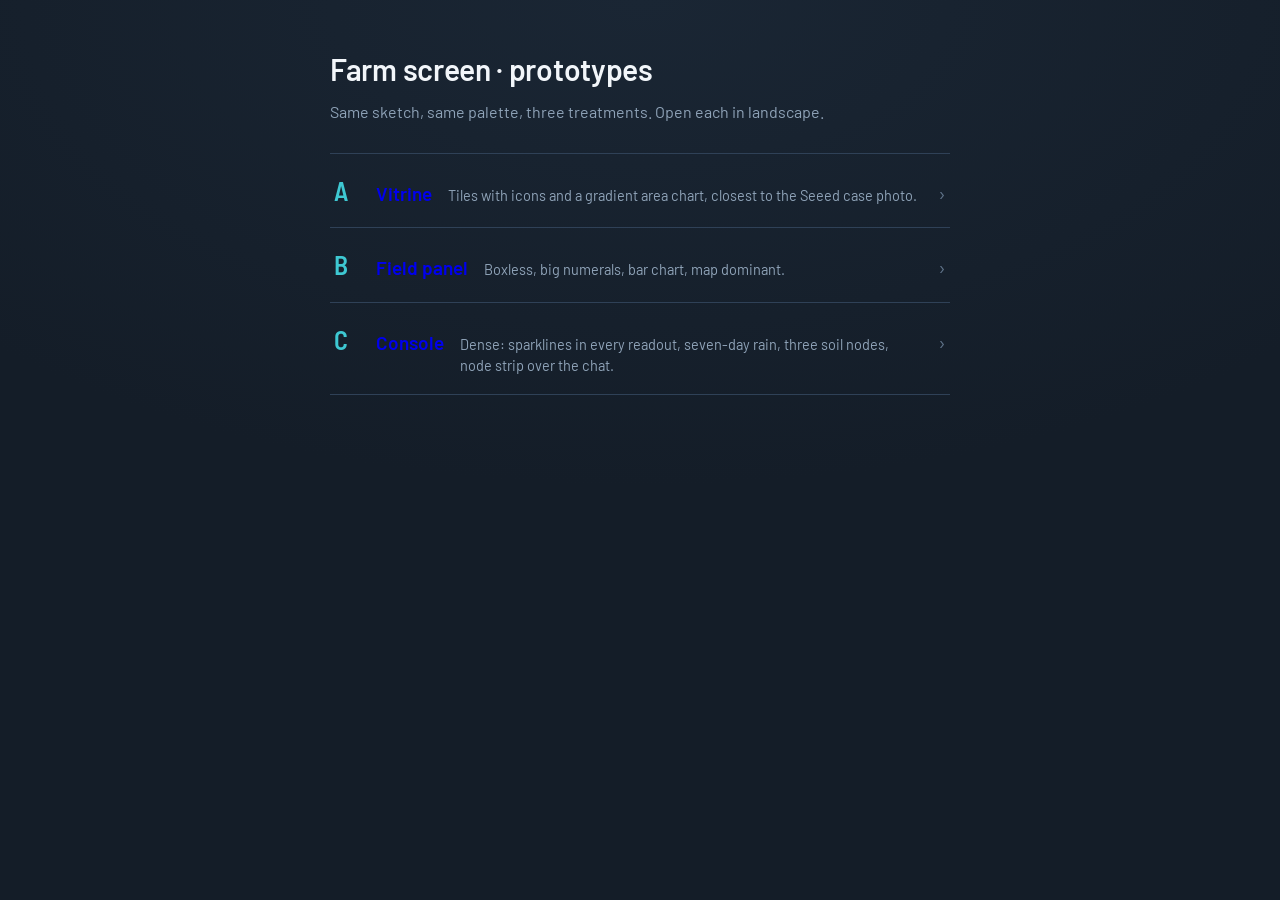
==== index.html @ 788def11 "feat: prototype B field panel + hub page" ====
<!DOCTYPE html><html lang="en"><head><meta charset="utf-8">
<meta name="viewport" content="width=device-width,initial-scale=1">
<title>Farm screen · prototypes</title>
<link rel="preconnect" href="https://fonts.gstatic.com" crossorigin>
<link href="https://fonts.googleapis.com/css2?family=Barlow:wght@400;500;600&family=Barlow+Semi+Condensed:wght@500;600&display=swap" rel="stylesheet">
<style>
:root{
  --bg:#141d28; --bg-2:#1a2634; --tile:#1f2c3b; --tile-2:#25334a; --line:#2f4157;
  --ink:#f2f6fa; --muted:#8fa3b8; --dim:#5f7389;
  --teal:#3ec8d2; --blue:#3d8ef0; --mint:#7be0a8; --amber:#f0b45a;
}
*{box-sizing:border-box}
body{margin:0;min-height:100vh;background:radial-gradient(120% 90% at 50% 0%,var(--bg-2) 0%,var(--bg) 60%);color:var(--ink);
  font:16px/1.45 Barlow,"Segoe UI",system-ui,sans-serif;-webkit-font-smoothing:antialiased;
  display:flex;justify-content:center;padding:48px 20px}
.num{font-family:"Barlow Semi Condensed",Barlow,system-ui,sans-serif;font-variant-numeric:tabular-nums}
main{width:100%;max-width:620px}
h1{margin:0;font-size:30px;font-weight:600;letter-spacing:-.01em}
.sub{color:var(--muted);margin:8px 0 30px}
.row{display:flex;align-items:baseline;gap:16px;text-decoration:none;padding:18px 4px;border-top:1px solid var(--line)}
.row:last-of-type{border-bottom:1px solid var(--line)}
.row .k{font-family:"Barlow Semi Condensed",Barlow,system-ui,sans-serif;font-size:26px;font-weight:600;color:var(--teal);width:26px;flex:none}
.row .nm{font-size:19px;font-weight:600;white-space:nowrap}
.row .ds{color:var(--muted);font-size:14.5px}
.row .go{margin-left:auto;color:var(--dim);font-size:20px;flex:none}
.row:focus-visible{outline:2px solid var(--teal);outline-offset:2px}
@media (hover:hover){.row:hover .nm{color:var(--mint)}.row:hover .go{color:var(--mint)}}
</style></head><body>
<main>
<h1>Farm screen · prototypes</h1>
<p class="sub">Same sketch, same palette, three treatments. Open each in landscape.</p>
<a class="row" href="a.html"><span class="k">A</span><span class="nm">Vitrine</span><span class="ds">Tiles with icons and a gradient area chart, closest to the Seeed case photo.</span><span class="go">›</span></a>
<a class="row" href="b.html"><span class="k">B</span><span class="nm">Field panel</span><span class="ds">Boxless, big numerals, bar chart, map dominant.</span><span class="go">›</span></a>
<a class="row" href="c.html"><span class="k">C</span><span class="nm">Console</span><span class="ds">Dense: sparklines in every readout, seven-day rain, three soil nodes, node strip over the chat.</span><span class="go">›</span></a>
</main>
</body></html>
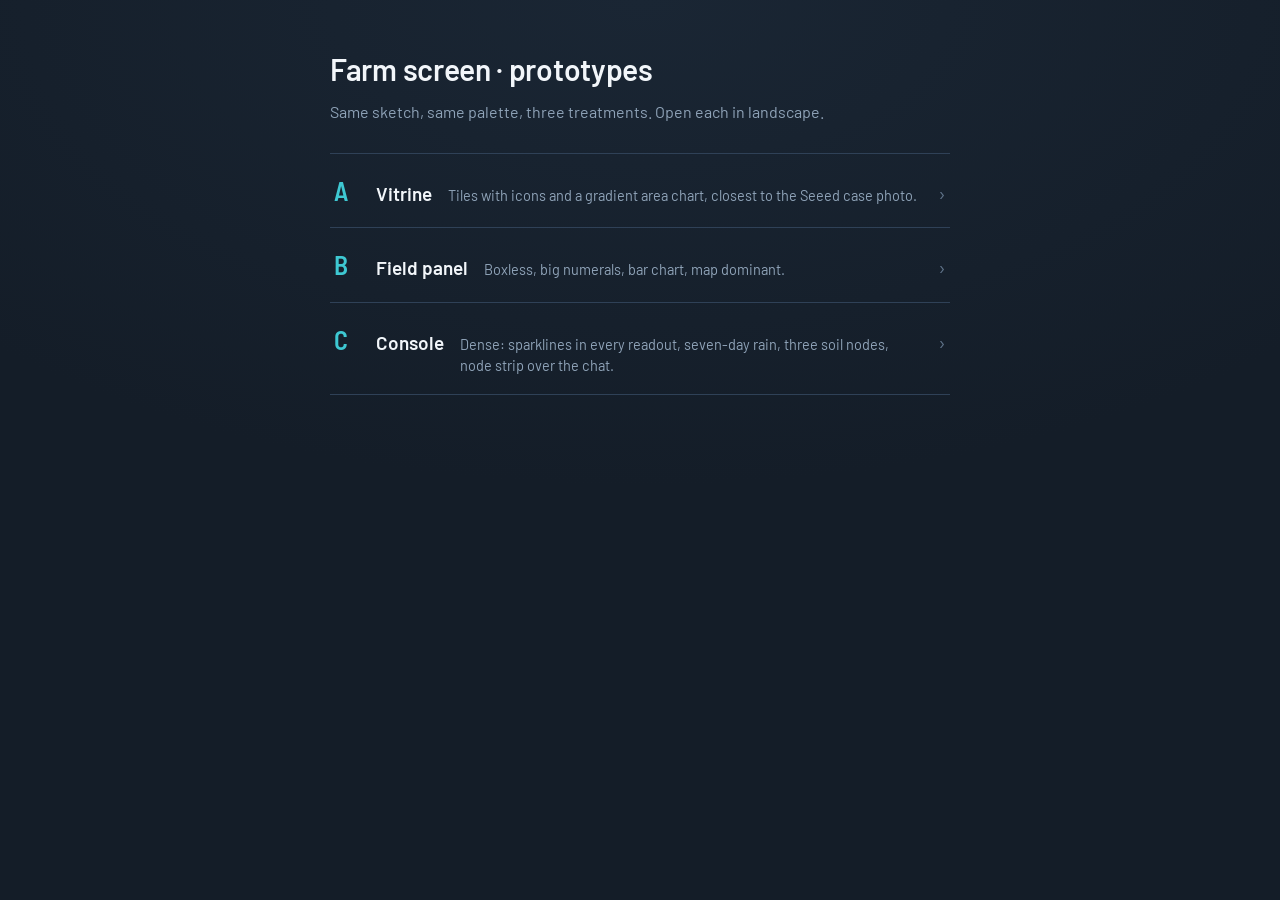
==== commit 0d4095ed: "fix(b): legend class collision, smaller map labels; hub links inherit colour" ====
--- a/index.html
+++ b/index.html
@@ -17,7 +17,7 @@
 main{width:100%;max-width:620px}
 h1{margin:0;font-size:30px;font-weight:600;letter-spacing:-.01em}
 .sub{color:var(--muted);margin:8px 0 30px}
-.row{display:flex;align-items:baseline;gap:16px;text-decoration:none;padding:18px 4px;border-top:1px solid var(--line)}
+.row{color:inherit;display:flex;align-items:baseline;gap:16px;text-decoration:none;padding:18px 4px;border-top:1px solid var(--line)}
 .row:last-of-type{border-bottom:1px solid var(--line)}
 .row .k{font-family:"Barlow Semi Condensed",Barlow,system-ui,sans-serif;font-size:26px;font-weight:600;color:var(--teal);width:26px;flex:none}
 .row .nm{font-size:19px;font-weight:600;white-space:nowrap}
